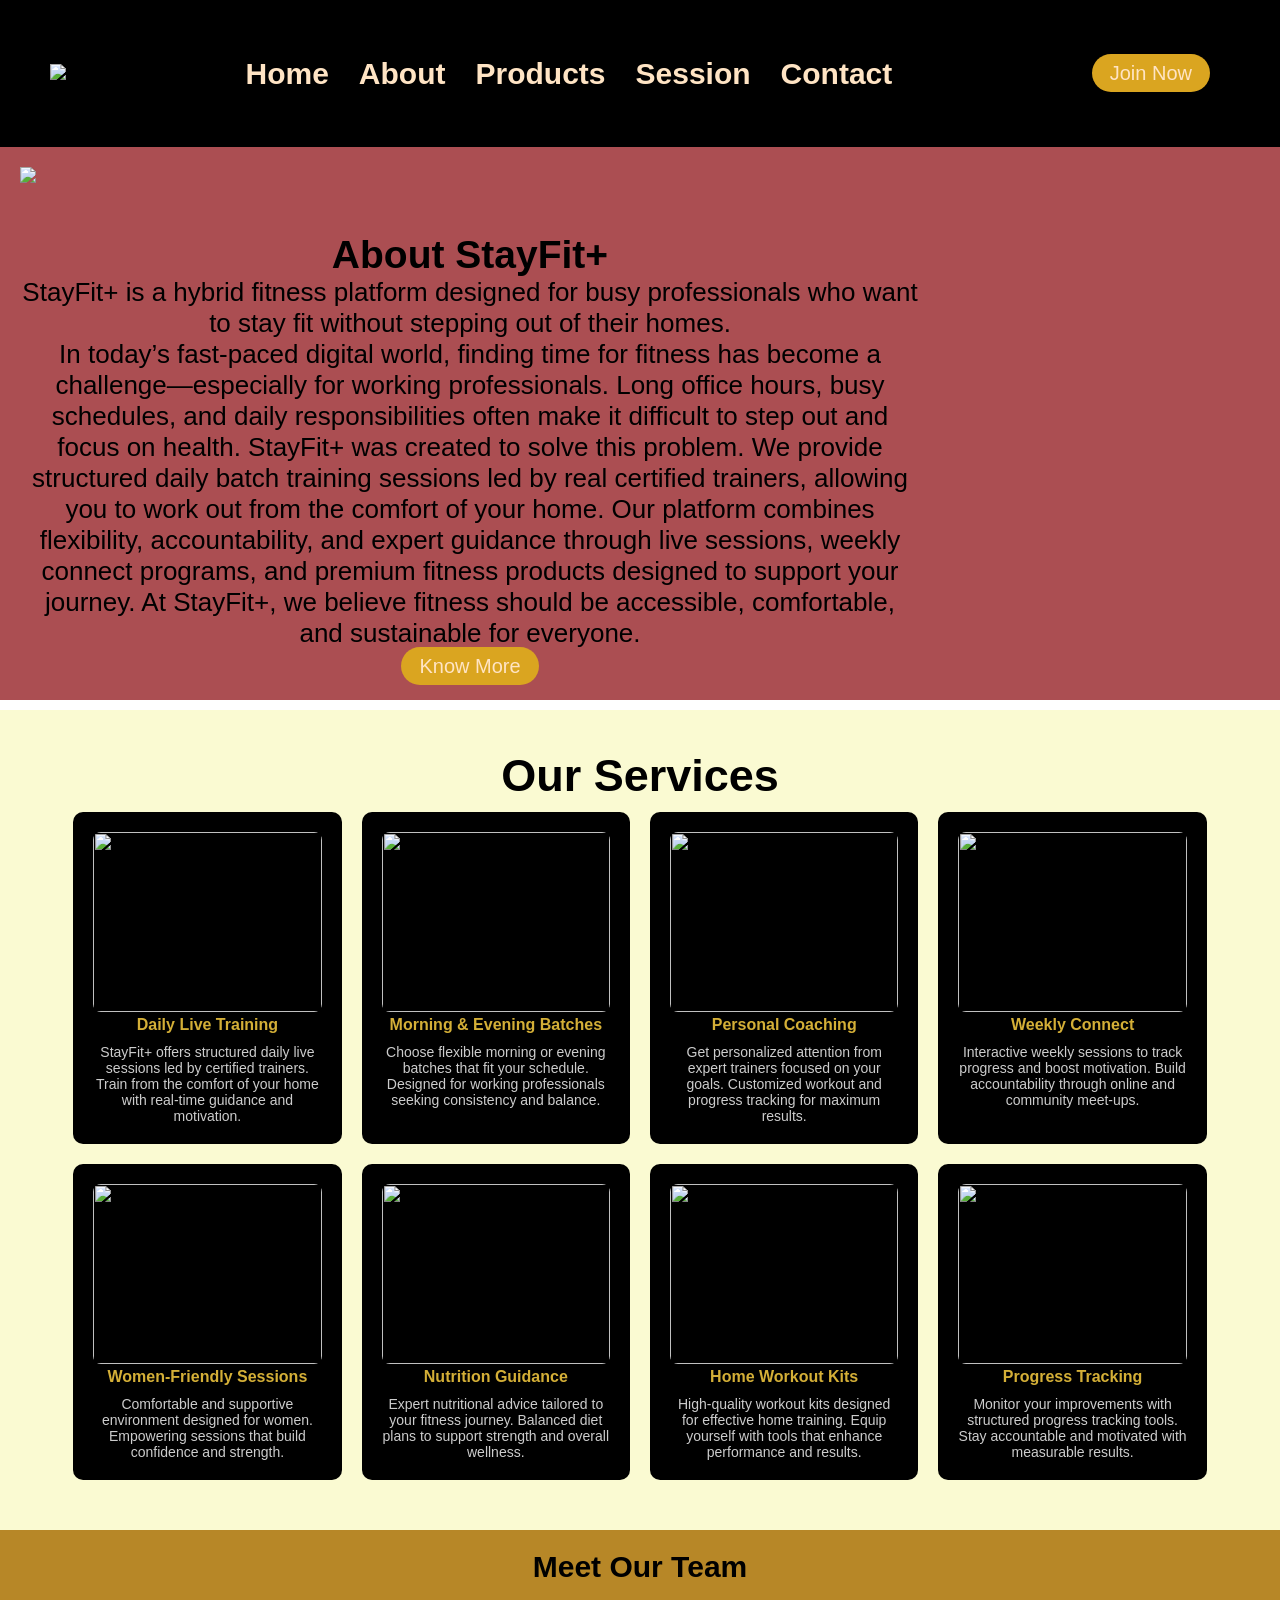
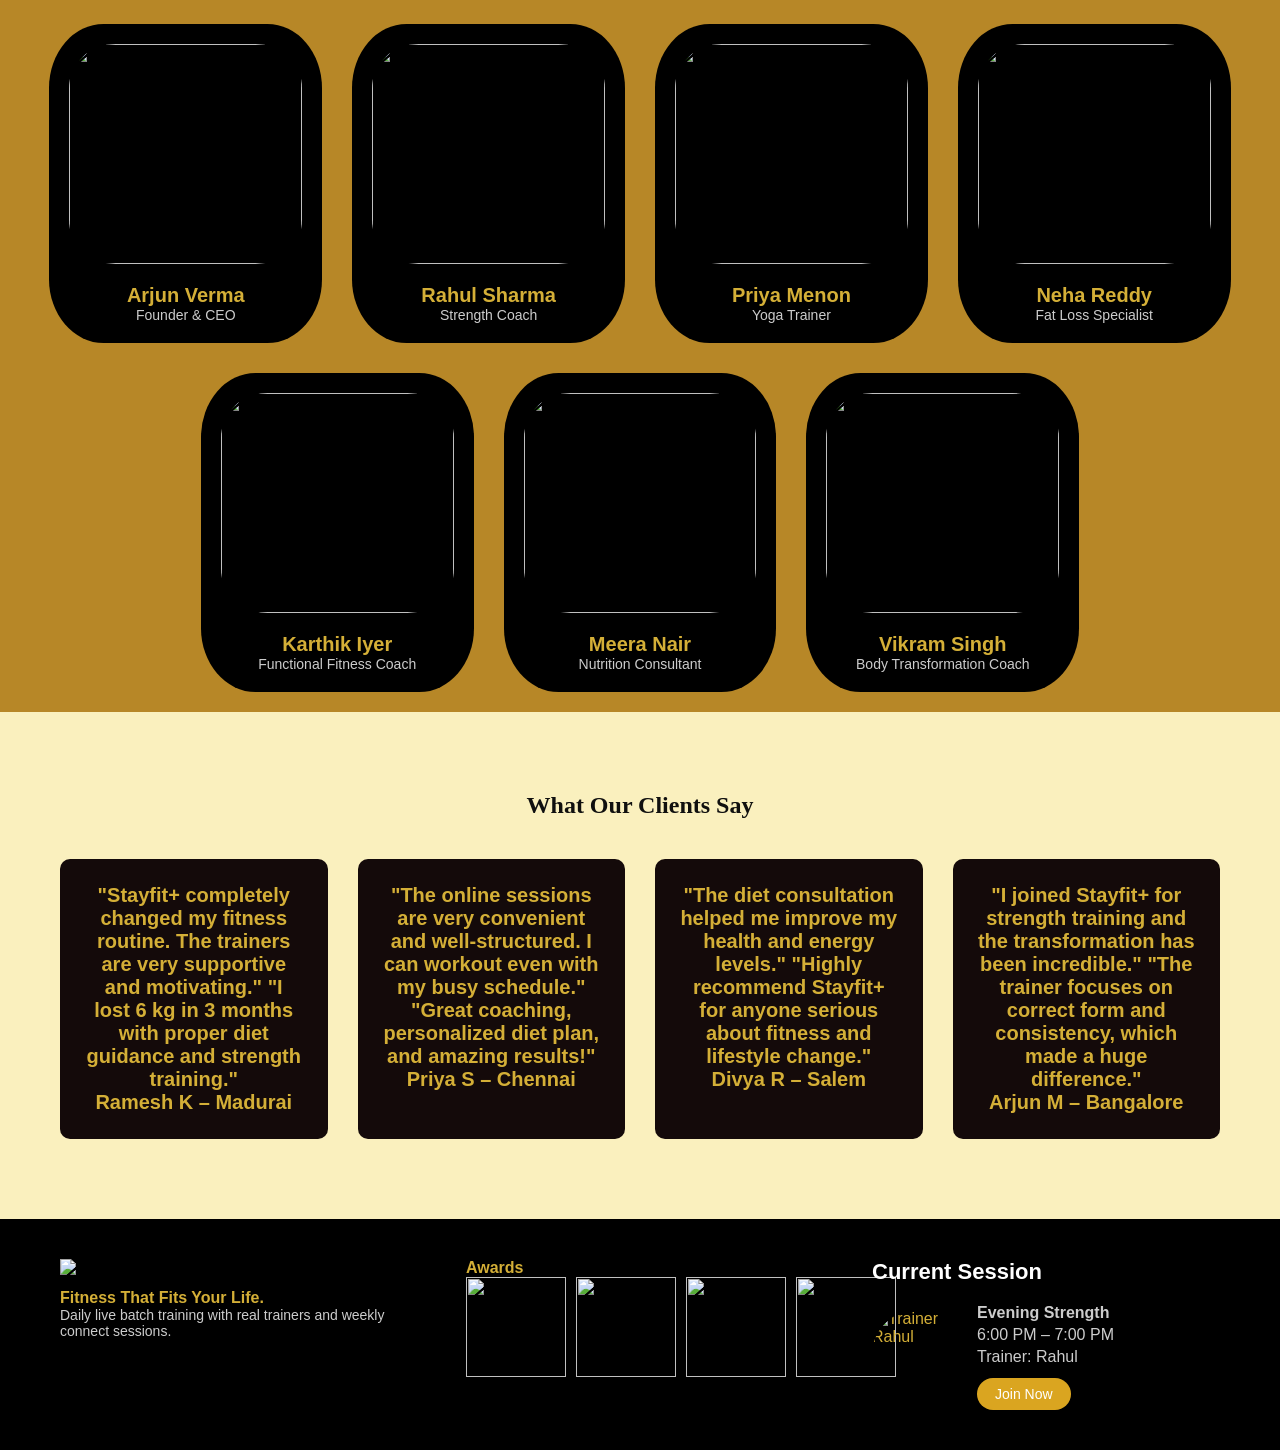
==== index.html @ 17903a73 "Add files via upload" ====
<!DOCTYPE html>
<html lang="en">
<head>
    <meta charset="UTF-8">
    <meta name="viewport" content="width=device-width, initial-scale=1.0">
    <title>Document</title>
    <link rel="Stylesheet" href="Style.css">
</head>
<body>
<header class="header">
    <div class="logo">
            <img src="Images/Updated Logo.png">
    </div>
    <nav>
        <ul class="menu">
            <li><a href="index.html">Home</a></li>
            <li><a href="about.html">About</a></li>
            <li><a href="products.html">Products</a></li>
            <li><a href="Sessions.html">Session</a></li>
            <li><a href="contact.html">Contact</a></li>
        </ul>
    </nav>
    <div class="cta">
        <a href="Sessions.html" class="btn">Join Now</a>
    </div>
</header>
<section class="abt">
    <div class="about-container">
        <div class="about-img">
            <img src="Images/Gym Frontview.png">
        </div>
        <div class="about-cont">
            <h2>About StayFit+</h2>
            <p>StayFit+ is a hybrid fitness platform designed for busy professionals who want to stay fit without stepping out of their homes.</p>
            <p>In today’s fast-paced digital world, finding time for fitness has become a challenge—especially for working professionals. 
            Long office hours, busy schedules, and daily responsibilities often make it difficult to step out and focus on health.
            StayFit+ was created to solve this problem. We provide structured daily batch training sessions led by real certified trainers, 
            allowing you to work out from the comfort of your home.
            Our platform combines flexibility, accountability, and expert guidance through live sessions, 
            weekly connect programs, and premium fitness products designed to support your journey.
            At StayFit+, we believe fitness should be accessible, comfortable, and sustainable for everyone.</p>
            <div class="but">
                <a href="about.html" class="btn">Know More</a>
            </div>
        </div>
    </div>
</section>
<section class="services">
    <h2>Our Services</h2>
    <div class="service-container">
    <div class="service-box">
        <img src="Images/Daily.png" alt="">
        <h4>Daily Live Training</h4>
        <p>StayFit+ offers structured daily live sessions led by certified trainers.
        Train from the comfort of your home with real-time guidance and motivation.</p>
    </div>

    <div class="service-box">
            <img src="Images/Moreve.png" alt="">
            <h4>Morning & Evening Batches</h4>													
            <p>Choose flexible morning or evening batches that fit your schedule.
Designed for working professionals seeking consistency and balance.</p>
    </div>

    <div class="service-box">
            <img src="Images/personal.png" alt="">
            <h4>Personal Coaching</h4>
            <p>Get personalized attention from expert trainers focused on your goals.
Customized workout and progress tracking for maximum results.</p>
     </div>

    <div class="service-box">
            <img src="Images/weekly.png" alt="">
            <h4>Weekly Connect</h4>
            <p>Interactive weekly sessions to track progress and boost motivation.
Build accountability through online and community meet-ups.</p>
    </div>

    <div class="service-box">
            <img src="Images/women.png" alt="">
            <h4>Women-Friendly Sessions</h4>
            <p>Comfortable and supportive environment designed for women.
Empowering sessions that build confidence and strength.</p>
    </div>

    <div class="service-box">
            <img src="Images/nutrition.png" alt="">
            <h4>Nutrition Guidance</h4>
            <p>Expert nutritional advice tailored to your fitness journey.
Balanced diet plans to support strength and overall wellness.</p>
    </div>

    <div class="service-box">
            <img src="Images/home.png" alt="">
            <h4>Home Workout Kits</h4>
            <p>High-quality workout kits designed for effective home training.
Equip yourself with tools that enhance performance and results.</p>
    </div>

    <div class="service-box">
            <img src="Images/progress.png" alt="">
            <h4>Progress Tracking</h4>
            <p>Monitor your improvements with structured progress tracking tools.
Stay accountable and motivated with measurable results.</p>
    </div>
</section>
<section class="team">
    <h2>Meet Our Team</h2>
    <div class="team-container">
<div class="team-member">
    <img src="My Team/CEO.png">
    <h4>Arjun Verma</h4>
    <p>Founder & CEO</p>
</div>
<div class="team-member">
   <img src="My Team/Rahul.png">
   <h4>Rahul Sharma</h4>
   <p>Strength Coach</p>
</div>
<div class="team-member">
   <img src="My Team/Priya.png">
   <h4>Priya Menon</h4>
   <p>Yoga Trainer</p>
</div>
<div class="team-member">
    <img src="My Team/neha.png">
    <h4>Neha Reddy</h4>
    <p>Fat Loss Specialist</p>
</div>
<div class="team-member">
    <img src="My Team/Karthik.png">
    <h4>Karthik Iyer</h4>
    <p>Functional Fitness Coach</p>
</div>
<div class="team-member">
    <img src="My Team/Meera.png">
    <h4>Meera Nair</h4>
    <p>Nutrition Consultant</p>
</div>
<div class="team-member">
    <img src="My Team/vikram.png">
    <h4>Vikram Singh</h4>
    <p>Body Transformation Coach</p>
</div>
    </div>
</section>
<section class="testimonial">
    <h2>What Our Clients Say</h2>
    <div class="testimonial-container">

        <div class="testimonial-box">
            <p>"Stayfit+ completely changed my fitness routine. The trainers are very supportive and motivating."
                "I lost 6 kg in 3 months with proper diet guidance and strength training."</p>
            <h4>Ramesh K – Madurai</h4>
        </div>

        <div class="testimonial-box">
            <p>"The online sessions are very convenient and well-structured. I can workout even with my busy schedule."
"Great coaching, personalized diet plan, and amazing results!"</p>
            <h4>Priya S – Chennai</h4>
        </div>

                <div class="testimonial-box">
            <p>"The diet consultation helped me improve my health and energy levels."
"Highly recommend Stayfit+ for anyone serious about fitness and lifestyle change."</p>
            <h4>Divya R – Salem</h4>
        </div>

                <div class="testimonial-box">
            <p>"I joined Stayfit+ for strength training and the transformation has been incredible."
"The trainer focuses on correct form and consistency, which made a huge difference."</p>
            <h4>Arjun M – Bangalore</h4>
        </div>

    </div>
</section>
<footer class="footer">
    <div class="footer-container">

        <!-- Brand Section -->
        <div class="footer-brand">
            <img src="Images/Updated Logo.png" class="footer-logo">
            <h4>Fitness That Fits Your Life.</h4>
            <p>Daily live batch training with real trainers and weekly connect sessions.</p>
        </div>

        <!-- Gallery Section -->
        <div class="footer-gallery">
            <h4>Awards</h4>
            <div class="gallery">
                <img src="Images/1.png">
                <img src="Images/2.png">
                <img src="Images/3.png">
                <img src="Images/4.png">
            </div>
        </div>

        <!-- Session Section -->
<div class="footer-session">
    <h4>Current Session</h4>

    <div class="session-card">
        <img src="My Team/Rahul.png" class="trainer-img" alt="Trainer Rahul">

        <div class="session-info">
            <p class="session-name">Evening Strength</p>
            <p>6:00 PM – 7:00 PM</p>
            <p>Trainer: Rahul</p>

            <a href="Sessions.html" class="tin">Join Now</a>
        </div>
    </div>
</div>

    </div>
</footer>
</body>
</html>
---- Style.css ----
*{
    margin:0;
    padding:0;
    box-sizing:border-box;
}
.header{
    display: flex;
    align-items: center;
    justify-content: space-between;
    padding: 15px 50px;
    background-color: black;
    height: 147px;
}
.logo img {
    width: 150px;
    height: auto;
}
.menu{
    list-style: none;
    display: flex;
    align-items: center;
    gap: 30px;
    margin: 0;
    padding: 0;
}
.menu li{
    display: block;
}
.menu li a{
    text-decoration: none;
    color: bisque;
    font-size: 30px;
    font-family: Calibri, 'Trebuchet MS', sans-serif;
    font-weight: 900;
}
.btn{
    background:goldenrod;
    color: bisque;
    padding:8px 18px;
    text-decoration:none;
    border-radius:20px;
    font-size: 20px;
    font-family: Calibri, 'Trebuchet MS', sans-serif;
}
/*about-Home Section*/
.abtimg img{
    float: left;
    width: 500px;
    height: 600px;
    justify-content: center;
    margin: 10px;
}
.abt{
    padding: 20px;
    background-color: #ab4e52;
    font-family: Calibri, 'Trebuchet MS', sans-serif;
    color: black;
}

.about-container{
    display:flex;
    align-items:center;
    gap:50px;
}

.about-img img{
    width:450px;
    float: left;
    height: auto;
}

.about-cont{
    width:900px;
    float: right;
    font-family: Calibri, 'Trebuchet MS', sans-serif;
    font-size: 26px;
    text-align: center;
}

/*Services-Home Section*/
.services{
    background-color: #fafad2;
    padding:40px 30px;
    font-family: Calibri, 'Trebuchet MS', sans-serif;
    text-align: center;
    font-size: 30px;
    margin-top: 10px;
}

.service-container{
    display:flex;
    flex-wrap:wrap;
    justify-content:center;
}

.service-box{
    flex: 0 0 22%;
    margin:10px;
    padding:20px;
    background:#000;
    color:#D4AF37;
    border-radius:10px;
    font-size:16px;
    font-family: Calibri, 'Trebuchet MS', sans-serif;
    text-align:center;
    box-sizing:border-box;
}
.service-box:hover{
    background-color:#111;
    transform: translateY(-5px);
    transition: 0.3s;
    box-shadow: 0 10px 25px rgba(20, 20, 20, 0.853)
}
.service-box img{
    width:100%;
    height:180px;
    object-fit:cover;
    border-radius:8px;
}

.service-box h4{
    margin-bottom:10px;
}

.service-box p{
    font-size:14px;
    color:#ccc;
}
.team{
    padding:20px;
    text-align:center;
    background-color:#b78727;
    font-size: 20px;
    font-family: Calibri, 'Trebuchet MS', sans-serif;
}

.team-container{
    display:flex;
    flex-wrap:wrap;
    justify-content:center;
    gap:30px;
    margin-top:40px;
}

.team-member{
    flex: 0 0 22%;   /* 4 per row */
    background:#000;
    padding:20px;
    border-radius:20%;
    box-sizing:border-box;
    transition:0.3s ease;
}
.team-member:hover{
    transform: translateY(-8px);
    box-shadow: 0 10px 25px rgba(10, 10, 10, 0.912);
}

.team-member img{
    width:100%;
    height:220px;
    object-fit:cover;
    border-radius:20%;
}

.team-member h4{
    margin-top:15px;
    color:#D4AF37;
}

.team-member p{
    color:#ccc;
    font-size:14px;
}
.testimonial{
    padding:80px 60px;
    background:#faf0be;
    color:#10100f;
    text-align:center;
}

.testimonial-container{
    display:flex;
    justify-content:center;
    gap:30px;
    margin-top:40px;
}

.testimonial-box{
    width:300px;
    padding:25px;
    background:#140a0a;
    border-radius:10px;
    font-weight: bold;
    font-family: Calibri, 'Trebuchet MS', sans-serif;
    font-size: 20px;
    color: #D4AF37;
}
.footer{
    background:black;
    color:#D4AF37;
    padding:40px 60px;
    font-family: Calibri, 'Trebuchet MS', sans-serif;
}

.footer-container{
    display:flex;
    justify-content:space-between;
    align-items:flex-start;
}

/* Brand Section */
.footer-brand{
    width:30%;
}

.footer-logo{
    width:120px;
    margin-bottom:10px;
}

.footer-brand p{
    color:#ccc;
    font-size:14px;
}

/* Gallery Section */
.footer-gallery{
    width:30%;
}

.gallery{
    display:flex;                 /* Flex instead of grid */
    gap:10px;
    
}

.gallery img{
    width:100px;
    height:100px;
    object-fit:cover;
}

/* Session Section */
.footer-session{
    width:30%;
    text-align:left;
}

.footer-session h4{
    font-size:22px;
    margin-bottom:15px;
    color:white;
}

.session-card{
    display:flex;
    align-items:center;
    gap:15px;
}

.trainer-img{
    width:90px;
    height:90px;
    border-radius:50%;
    object-fit:cover;
}

.session-info p{
    font-size:16px;
    color:#ccc;
    margin:4px 0;
}

.session-name{
    font-size:18px;
    font-weight:bold;
    color:white;
}

.tin{
    display:inline-block;
    background: goldenrod;
    color: white;
    padding: 8px 18px;
    text-decoration: none;
    border-radius: 25px;
    font-size: 14px;
    margin-top: 8px;
    transition: 0.3s ease;
}

.tin:hover{
    background:#d4a017;
    transform:scale(1.05);
}

/* Story */
.about-section{
    padding: 80px 10%;
    background-color: #541515;
}

.about-container{
    display: flex;
    align-items: center;
    gap: 50px;
    flex-wrap: wrap;
}

.about-image{
    flex: 1;
}

.about-image img{
    width: 100%;
    border-radius: 20px;
    box-shadow: 0 8px 25px rgba(0,0,0,0.2);
    margin-left: 20px;
}

.about-content{
    flex: 1;
    font-family:  Calibri, 'Trebuchet MS', sans-serif;
}

.about-content h2{
    font-size: 32px;
    margin-bottom: 20px;
    color: goldenrod;
}

.about-content p{
    margin-bottom: 20px;
    font-size: 20px;
    color:#faf0be;
}

.mission-vision-section{
    display: flex;
    justify-content: center;
    gap: 40px;
    padding: 60px 10%;
    background-color: #e6be8a;
    flex-wrap: wrap;
}
.sec-title{
    font-size: 38px;
    font-weight: 700;
    text-align: center;
    margin-bottom: 50px;
    font-family: Calibri, 'Trebuchet MS', sans-serif;
    color: #111;
    position: relative;
}

.mv-box{
    max-width: 800px;
    margin: 0 auto 60px auto;
}
.mv-box{
    background: black;
    padding: 30px;
    border-radius: 20px;
    width: 450px;
}

.mv-box:hover{
    transform: translateY(-8px);
    box-shadow: 0 10px 25px rgba(10, 10, 10, 0.912);
}

.mv-box img{
    width: 100%;
    height: 300px;
    object-fit: cover;
    border-radius: 25px;
}

.mv-box h2{
    font-size: 32px;
    color: #b8860b;
    margin-bottom: 20px;
    font-family: Calibri, 'Trebuchet MS', sans-serif;
    text-align: center;
}

.mv-box p{
    font-size: 18px;
    color: #f8de7e;
    font-family: Calibri, 'Trebuchet MS', sans-serif;
    text-align: center;
}

/* Why Us */
.why-us{
    padding: 80px 10%;
    background: #111;
    color: #fff;
}

.why-title{
    text-align: center;
    font-size: 36px;
    margin-bottom: 60px;
    font-family: Calibri, 'Trebuchet MS', sans-serif;
}

.why-row{
    display: flex;
    align-items: center;
    gap: 40px;
    margin-bottom: 30px;
    flex-wrap: wrap;
    flex-direction: row-reverse;
}


.why-img{
    flex: 1;
    min-width: 300px;
}

.why-img img{
    width: 100%;
    height: 350px;
    border-radius: 20px;
    object-fit: cover;
}

.why-text{
    flex: 1;
}

.why-text h3{
    color: goldenrod;
    font-size: 28px;
    margin-bottom: 15px;
    font-family: Calibri, 'Trebuchet MS', sans-serif;
}

.why-text p{
    font-size: 23px;
    font-family: Calibri, 'Trebuchet MS', sans-serif;
}

/* CTA */
.cta{
    padding:80px 20px;
    text-align:center;
}

.button{
    display:inline-block;
    margin-top:20px;
    padding:12px 30px;
    background:goldenrod;
    color:#000;
    text-decoration:none;
    border-radius:30px;
    font-weight:bold;
    transition:0.3s;
}

.button:hover{
    background:#000;
    color:#fff;
}

.sessions-page{
    padding:60px 8%;
    background:#bc8f8f;
}

.session-box{
    background:#111;
    color:#0d0d0b;
}

.section-title{
    font-family: Calibri, 'Trebuchet MS', sans-serif;
    font-size: 28px;
    color: #0d0d0d;
    margin: 30px;
}

.session-container{
    display:flex;
    justify-content:center;
    gap:30px;
    flex-wrap:wrap;
}

.session-box{
    width:295px;
    background:#111;  
    color:#f8de7e;    
    padding:20px;
    border-radius:15px;
    text-align:center;
    transition:0.3s;
}

.session-box:hover{
    transform:translateY(-8px);
    box-shadow:0 10px 20px rgba(0,0,0,0.3);
}

.session-box img{
    width:200px;
    height:200px;
    border-radius:40px;
    margin-bottom:15px;
}

.session-box h3{
    font-size:18px;
    margin-bottom:8px;
    font-family: Calibri, 'Trebuchet MS', sans-serif;
}

.session-box p{
    font-size:14px;
    color:#ccc;
    margin:4px 0;
    font-family: Calibri, 'Trebuchet MS', sans-serif;
}

.completed-tag{
    display:inline-block;
    margin-top:10px;
    padding:6px 12px;
    background:#d11515;
    border-radius:20px;
    font-size:12px;
    font-family: Calibri, 'Trebuchet MS', sans-serif;
    font-size: 20px;
}


.join-btn{
    display:inline-block;
    margin-top:12px;
    padding:8px 18px;
    background:#32cd32;
    color:white;
    text-decoration:none;
    border-radius:25px;
    font-size:14px;
    transition:0.3s;
    font-family: Calibri, 'Trebuchet MS', sans-serif;
    font-size: 20px;
}

.join-btn:hover{
    background:#d4a017;
    transform:scale(1.05);
}
.page-title{
    text-align:center;
    padding:40px 0;
    font-size:40px;
    color:#111;
}

.products-section{
    padding:60px 8%;
    background:#0b0b0b;
    display:flex;
    flex-wrap: wrap;
    
    justify-content:center;
    gap:30px;
}


.product-box{
    width:400px;
    background:#111;
    color:white;
    padding:20px;
    border-radius:15px;
    text-align:center;
}

.product-box:hover{
    transform:translateY(-8px);
    box-shadow:0 15px 30px rgba(131, 140, 48, 0.842);
}

/* IMAGE */
.product-box img{
    width:100%;
    border-radius:10px;
}

.product-box:hover img{
    background-color: #b78727b2;
    transform: translateY(-5px);
}

/* TEXT */
.product-box h3{
    margin:15px 0;
    font-size:20px;
}

.product-box p{
    font-size:14px;
    margin-bottom:15px;
    color:#ccc;
}

.product-box h4{
    font-size:18px;
    margin-bottom:15px;
    color:#e74c3c;
}

/* BUTTON */
.product-box button{
    background:#e74c3c;
    border:none;
    padding:10px 20px;
    border-radius:8px;
    color:white;
    cursor:pointer;
    transition:0.3s;
}

.product-box button:hover{
    background:#a0bd11;
}

/* SECTION */
.contact-section{
    padding:60px 8%;
    background-color: #b78727;
}

.contact-title{
    text-align:center;
    font-size:40px;
    margin-bottom:50px;
    color:#111;
}

/* FLEX CONTAINER */
.contact-container{
    display:flex;
    justify-content:center;
    gap:50px;
    flex-wrap:wrap;
}

/* CONTACT INFO */
.contact-info{
    width:350px;
    background:#111;
    color:#f8de7e;
    padding:50px;
    border-radius:15px;
}

.contact-info h2{
    margin-bottom:20px;
    font-family: Calibri, 'Trebuchet MS', sans-serif;
    font-size: 20px;
    font-weight: bolder;
    text-align: center;
}

.contact-info p{
    margin:10px 0;
    font-family: Calibri, 'Trebuchet MS', sans-serif;
    font-size: 20px;
    font-weight: 100;
    text-align: center;
}

/* CONTACT FORM */
.contact-form{
    width:400px;
    background:#111;
    padding:30px;
    border-radius:15px;
}

.contact-form form{
    display:flex;
    flex-direction:column;
    gap:15px;
}

.contact-form input,
.contact-form textarea{
    padding:12px;
    border:none;
    border-radius:8px;
    font-size:14px;
}

.contact-form button{
    padding:12px;
    background:rgb(34, 15, 103);
    border:none;
    border-radius:8px;
    color:white;
    font-size:16px;
    cursor:pointer;
    transition:0.3s;
}

.contact-form button:hover{
    background:#d4a017;
}
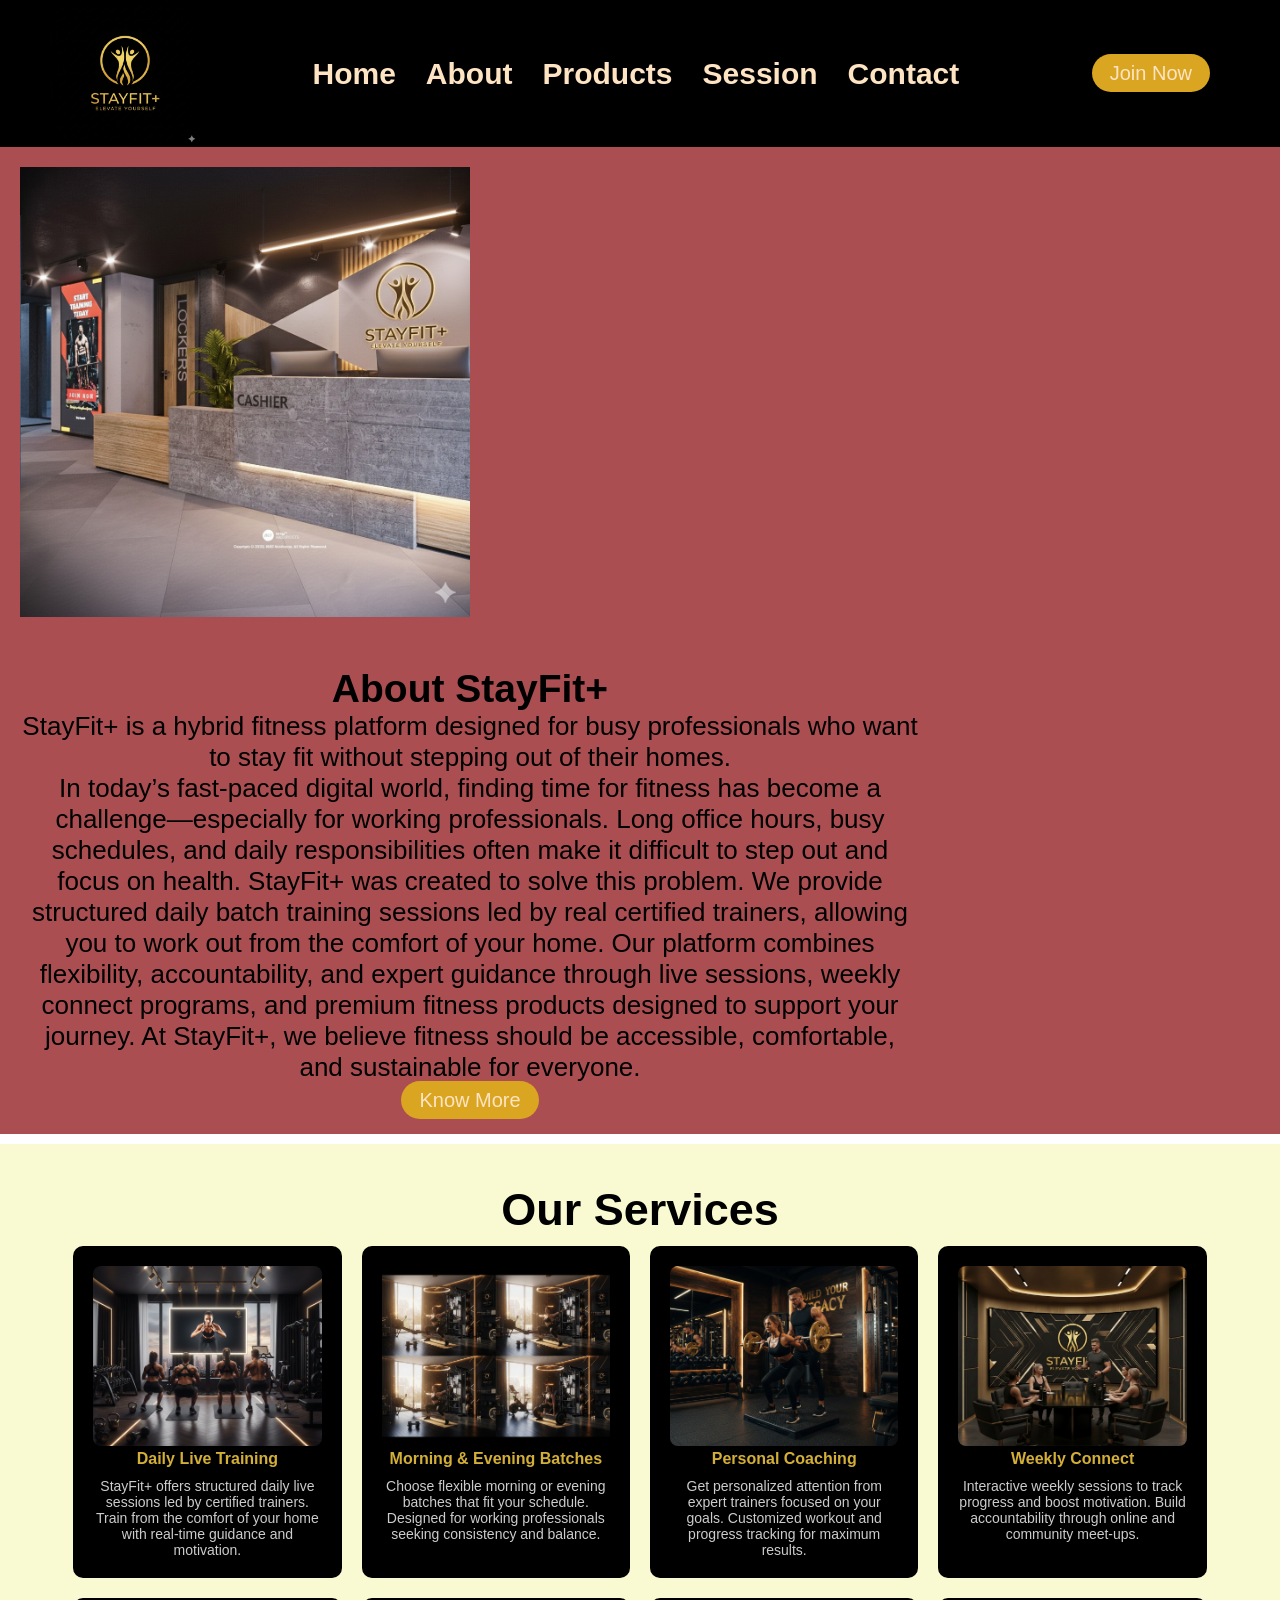
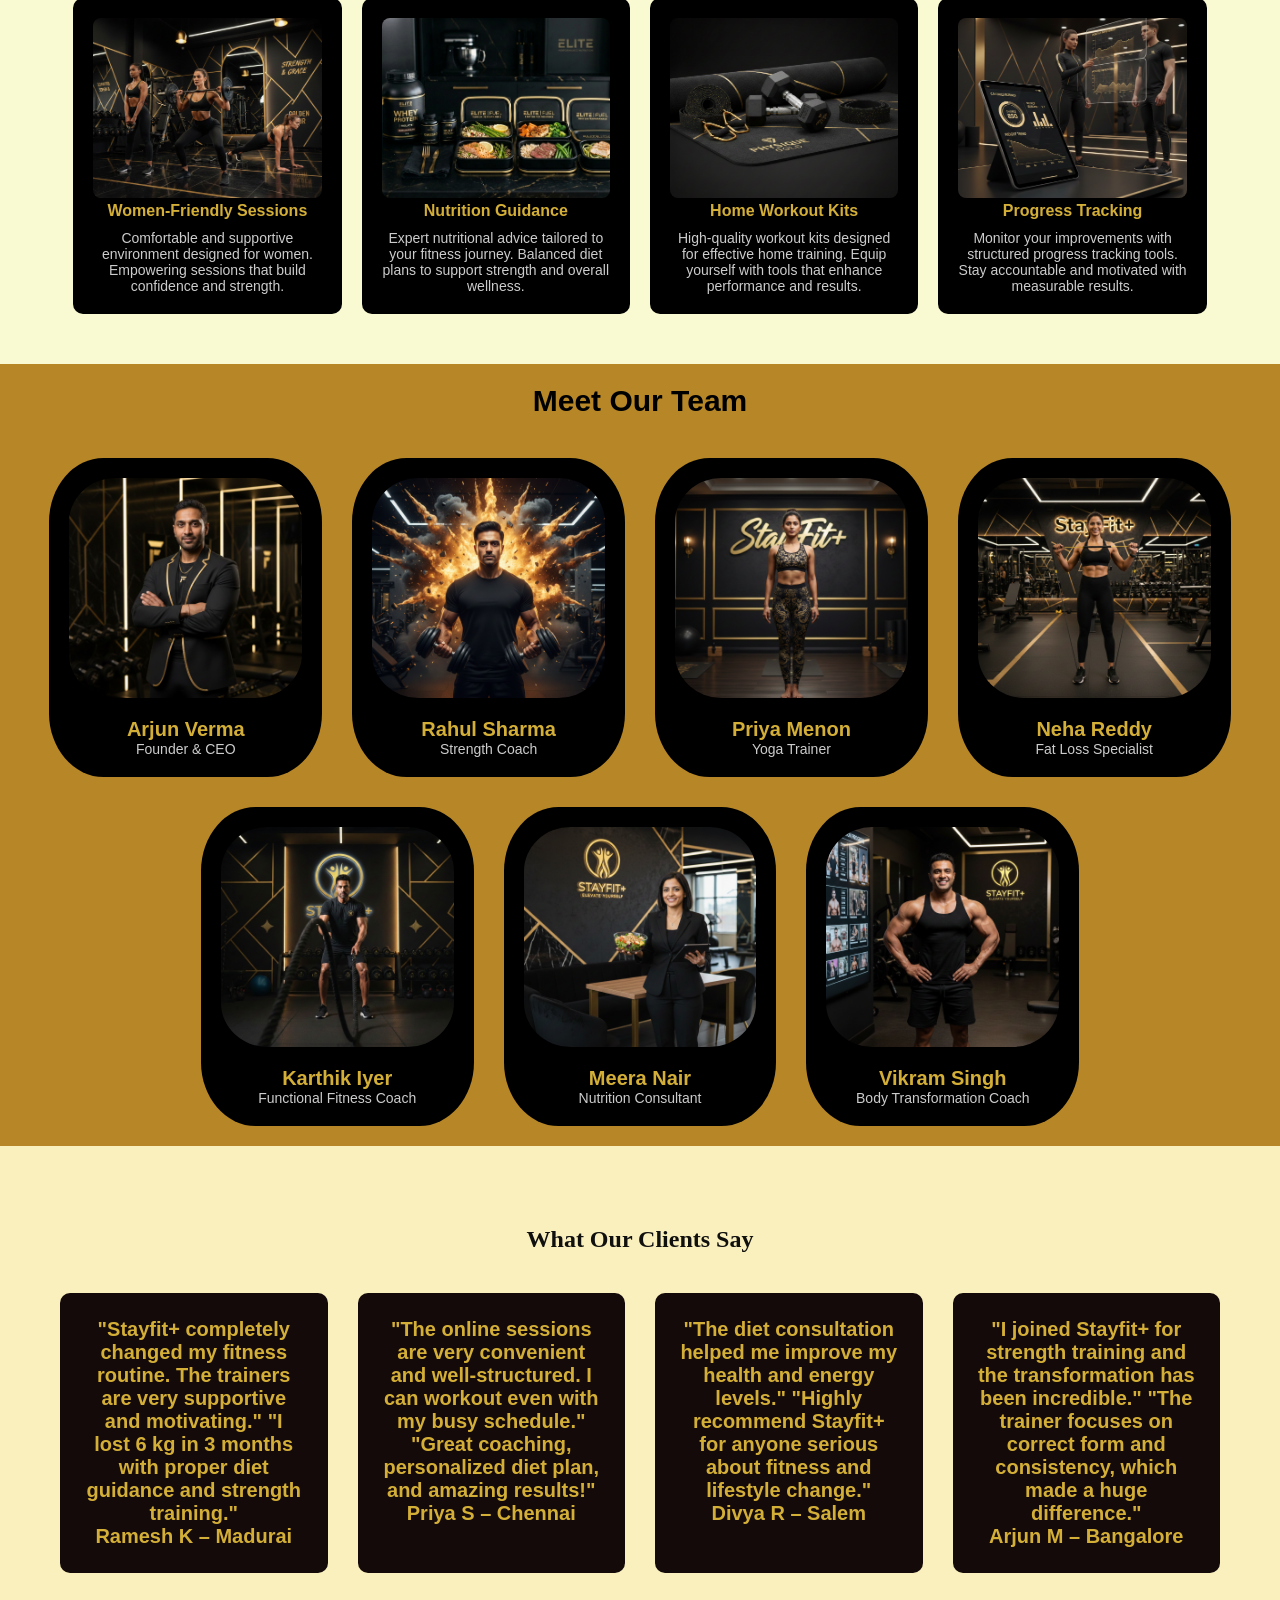
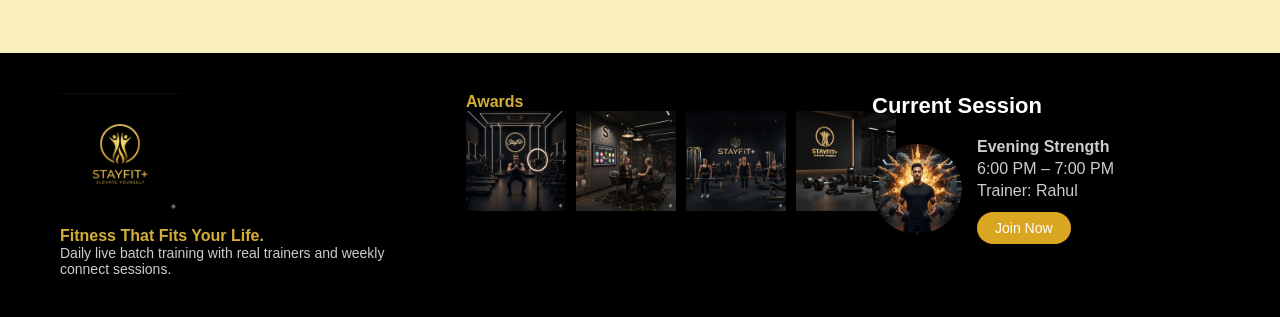
==== commit 34cff9ba: "Update index.html Updated Index.html page" ====
--- a/index.html
+++ b/index.html
@@ -21,7 +21,7 @@
         </ul>
     </nav>
     <div class="cta">
-        <a href="Sessions.html" class="btn">Join Now</a>
+        <a href="Login_Page.html" class="btn">Join Now</a>
     </div>
 </header>
 <section class="abt">
@@ -215,4 +215,4 @@
     </div>
 </footer>
 </body>
-</html>+</html>
--- a/Style.css
+++ b/Style.css
@@ -411,9 +411,11 @@
     gap: 40px;
     margin-bottom: 30px;
     flex-wrap: wrap;
+}
+
+.why-row:nth-child(even){
     flex-direction: row-reverse;
 }
-
 
 .why-img{
     flex: 1;
@@ -712,4 +714,6 @@
 
 .contact-form button:hover{
     background:#d4a017;
-}+
+}
+
